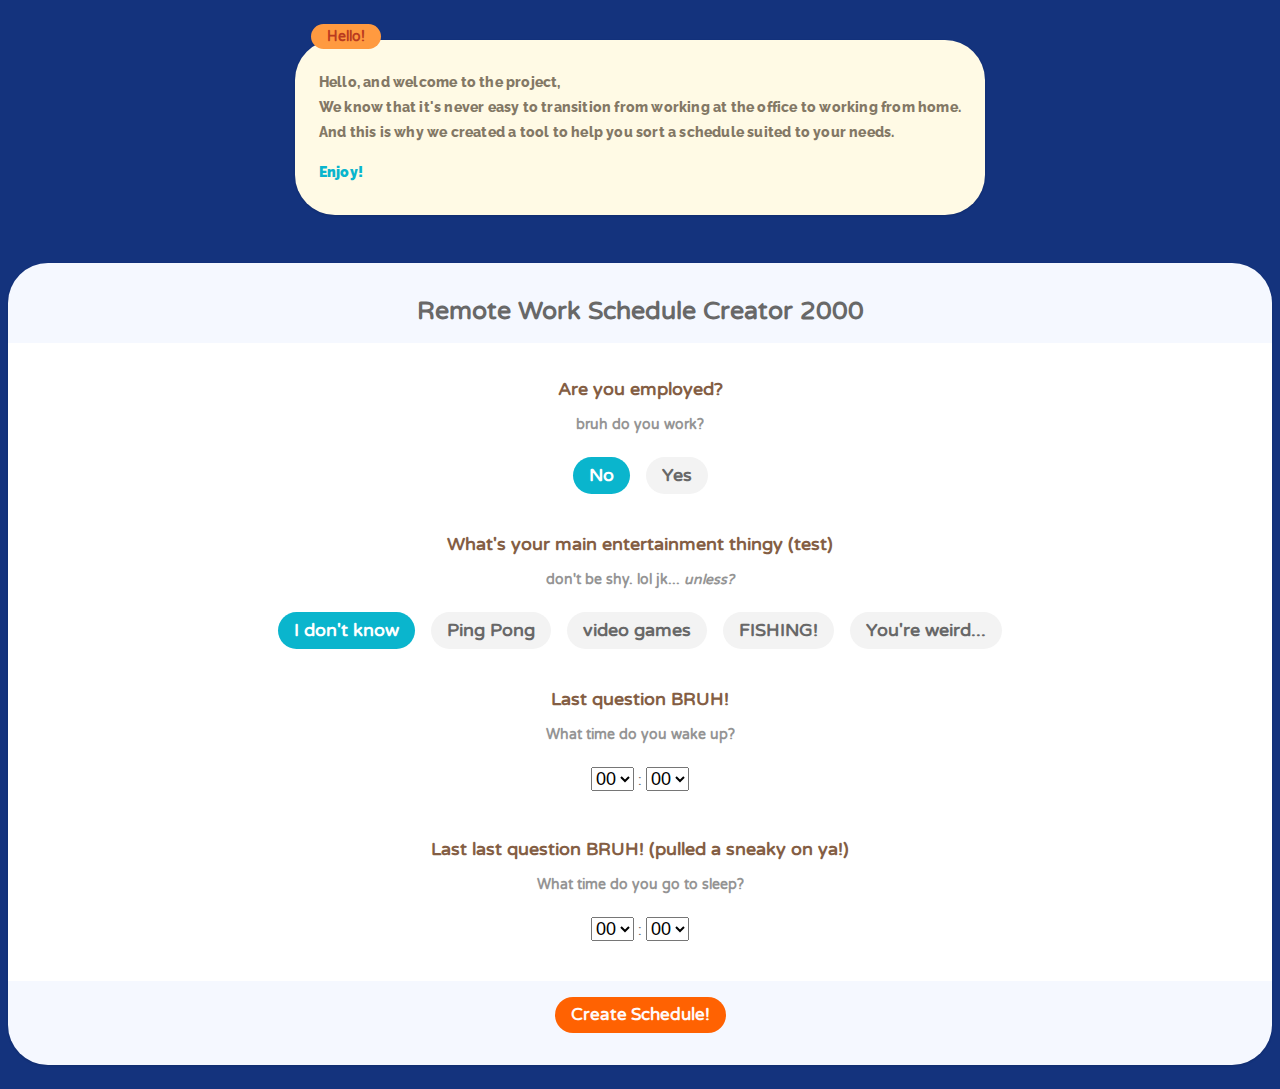
==== bases.html @ c1e8394b "Initial commit front" ====
<!doctype html>

<html lang="en">

<head>
  <meta charset="utf-8">
  <meta name="viewport" content="width=device-width, initial-scale=1">
  <title>Schedule Generator</title>
  <meta name="description" content="AI-Generated schedule - COVID-19 edition">
  <meta name="author" content="cjaimes - mwane - gsmets">
  <meta name="theme-color" content="#def2d9">
  <link rel="stylesheet" href="css/styles.css">
</head>


<body id="body">

    <div class="dialog-box">
        <h2 class="dialog-box__name">Hello!</h2>
        <p>Hello, and welcome to the project,<br>
            We know that it's never easy to transition from working at the office to working from home.<br>
            And this is why we created a tool to help you sort a schedule suited to your needs.
        </p>
        <p><b>Enjoy!</b></p>
    </div>
    <!-- CREATE YOUR SCHEDULE square starts here -->
    <div class="phone">
        <h1>Remote Work Schedule Creator 2000</h1>
        <div class="phone-center">

            <form id="form_1">

                <!-- QUESTION 1 -->

                <div class="form__row">
                    <h6 class="do_you_work">Are you employed?</h6>
                    <div class="input__group">
                        <label>bruh do you work?</label>
                        <div class="input__radio-buttons">
                            <input type="radio" id="work-radio-no" name="work" value="false" checked="">
                            <label for="work-radio-no" data-i18n="work.no">No</label>
                            <input type="radio" id="work-radio-yes" name="work" value="true">
                            <label for="work-radio-yes" data-i18n="work.yes">Yes</label>
                        </div>
                    </div>

                </div>
        
                <!-- QUESTION 2 -->

                <div class="form__row">
                    <h6>What's your main entertainment thingy (test)</h6>
                    <div class="input__group">
                        <label for="">don't be shy. lol jk... <i>unless?</i></label>
                        <div class="input__radio-buttons">
                            <input type="radio" id="hobbie-radio-unknown" name="hobbie" value="-1" checked="">
                            <label for="hobbie-radio-unknown">I don't know</label>
                            <input type="radio" id="hobbie-radio-Ping.Pong" name="hobbie" value="0">
                            <label for="hobbie-radio-Ping.Pong">Ping Pong</label>
                            <input type="radio" id="hobbie-radio-Games" name="hobbie" value="3">
                            <label for="hobbie-radio-Games">video games</label>
                            <input type="radio" id="hobbie-radio-lol" name="hobbie" value="1">
                            <label for="hobbie-radio-lol">FISHING!</label>
                            <input type="radio" id="hobbie-radio-weird" name="hobbie" value="2">
                            <label for="hobbie-radio-weird">You're weird...</label>
                        </div>
                    </div>
                </div>
        
                <!-- QUESTION 3 -->

                <div class="form__row">
                    <h6>Last question BRUH!</h6>
                    <div class="input__group">
                        <label for="wakeup">What time do you wake up?</label>
                        <div class="hourInput">
                            <select id="wakeup-h" class="selectHours" name="hours">
                                <!-- This HTML is filled by makeHourInputs() -->
                            </select>
                            :
                            <select id="wakeup-m" class="selectMinutes" name="minutes">
                                <!-- This HTML is filled by makeHourInputs() -->
                            </select>
                        </div>
                    </div>
                </div>

                <!-- QUESTION 4 -->

                <div class="form__row">
                    <h6>Last last question BRUH! (pulled a sneaky on ya!)</h6>
                    <div class="input__group">
                        <label for="wakeup">What time do you go to sleep?</label>
                        <div class="hourInput">
                            <select id="sleep-h" class="selectHours" name="hours">
                                <!-- This HTML is filled by makeHourInputs() -->
                            </select>
                            :
                            <select id="sleep-m" class="selectMinutes" name="minutes">
                                <!-- This HTML is filled by makeHourInputs() -->
                            </select>
                        </div>
                    </div>
                </div>
            </form>

            <!-- The form_2 below is displayed by nextStep() function when the button is clicked (and form_1 above is hidden) -->

            <div id="form_2" style="display: none">
               <img src="images/knuckles.jpeg" alt="u do not kno da wae">
               <p>front end works! wouhou.</p>
            </div>
        </div>
     <button type="button" id="create-button" class="button" name="action">Create Schedule!</button>

     <script type="text/javascript" src="js/front.js"></script>
</body>
</html>
---- css/styles.css ----
@import url('https://fonts.googleapis.com/css2?family=Raleway:wght@800&family=Varela+Round&display=swap');

/* - Global Styles - */

html {
  font-size: 14px;
  background: #14337d;
  background-size: 30px 30px;
  background-position: 0 0, 15px 15px;

  /* background: #FFFAE5; */
}

body {
  display: flex;
  flex-direction: column;
  align-items: center;
  justify-content: center;
  font-family: 'Varela Round', sans-serif;
}

h1 {
  text-align: center;
  font-size: 1.8rem;
}

h2 {
  text-align: center;
  font-size: 1.6rem;
}

.phone {
  width: 100%;
  max-width: 1400px;
  box-sizing: border-box;
  margin: 16px auto;
  border-radius: 40px;
  padding: 16px 0px;
  padding-bottom: 16px;
  background: #F5F8FF;
  color: #686868;
  overflow: hidden;
  box-shadow: 0 1px 3px rgba(0, 0, 0, 0.06), 0 1px 2px rgba(0, 0, 0, 0.08);
}

.phone-center {
  background: white;
  display: flex;
  flex-direction: column;
  align-items: center;
}

form {
    margin-top: 2em;
}

.dialog-box {
  background: #FFFAE5;
  box-sizing: border-box;
  padding: 16px 24px;
  margin: 32px auto;
  position: relative;
  border-radius: 40px;
  max-width: 800px;
  box-shadow: 0 1px 3px rgba(0, 0, 0, 0.06), 0 1px 2px rgba(0, 0, 0, 0.08);
}

.dialog-box-lng {
  text-align: center;
}

.dialog-box-lng p,
.dialog-box-lng select {
  display: inline;
}

.dialog-box-lng select {
  font-size: 1rem;
  padding: 4px;
  font-weight: bold;
  border-radius: 4px;
  border-color: #DEF2D9;
  color: #837865;
  cursor: pointer;
  
}

.dialog-box-lng select:hover {
  background-color: #EBFEFD;
  border-color: #5ECEDB;
  box-shadow: 0 2px 4px rgba(0, 0, 0, 0.16);
}

.dialog-box-lng select:focus {
  outline: none;
}

.dialog-box p {
  font-family: 'Raleway', sans-serif;
  font-weight: 800;
  font-size: 1rem;
  color: #837865;
  letter-spacing: 0.2px;
  line-height: 1.8rem;
}

.dialog-box b,
.dialog-box a {
  color: #0AB5CD;
  
}

.dialog-box i {
  font-style: normal;
  color: #aaa;
}

.dialog-box a:hover {
  color: #5ECEDB
}

.dialog-box .dialog-box__name {
  position: absolute;
  left: 16px;
  top: -28px;
  font-size: 1rem;
  color: #BA3B1F;
  padding: 4px 16px;
  background: #FF9A40;
  border-radius: 40px;
}

.input__form {
  background: white;
  display: flex;
  flex-direction: column;
  padding: 16px;
  align-items: center;
}

.form__row {
  display: flex;
  flex-wrap: wrap;
  margin-bottom: 16px;
  justify-content: center;
  align-items: center;
}

.form__row h6 {
  width: 100%;
  display: block;
  font-weight: 800;
  font-size: 1.25rem;
  margin: 8px auto;
  color: #845E44;
  text-align: center;
}

.form__flex-wrap {
  margin-top: 8px;
  display: flex;
  flex-wrap: wrap;
  width: 100%;
  max-width: 1080px;
  justify-content: center;
}

.input__group {
  display: flex;
  flex-direction: column;
  margin: 8px;
  align-items: center;
}

.input__group label {
  font-size: 1rem;
  font-weight: bold;
  margin-bottom: 8px;
  opacity: 0.7;
  text-align: center;
}

.form__flex-wrap .input__group label {
  margin-left: 0px;
  margin-bottom: 8px;
}

.input__form i {
  text-align: center;
  display: block;
  font-style: normal;
  color: #aaa;
  font-size: 0.9rem;
  margin: 8px auto;
}

.input__form>.form__row input {
  margin: 0px auto;
}

input {
  border: 0px solid white;
  border-radius: 40px;
  padding: 8px 16px;
  font-size: 1.25rem;
  font-family: inherit;
  color: inherit;
  font-weight: bold;
  
  margin: 8px 0px;
}

input[type=number]:placeholder-shown {
  background: #f3f3f3;
}

input[type=number]:not(:placeholder-shown) {
  background: transparent;
  color: #0AB5CD;
}

input[type=number]:placeholder-shown:hover {
  cursor: pointer;
  transform: scale(1.1);
  transition: 0.2s all;
  box-shadow: 0 1px 6px rgba(0, 0, 0, 0.05), 0 3px 6px rgba(0, 0, 0, 0.09);
}

input[type=number]:focus {
  outline: none;
  transform: scale(1.1);
  transition: 0.2s all;
  background: white;
  box-shadow: 0 1px 6px rgba(0, 0, 0, 0.05), 0 3px 6px rgba(0, 0, 0, 0.09);
}

input[type=number]:focus::placeholder {
  opacity: 0;
}

input[type=number] {
  width: 60px;
  text-align: center;
}

input[type=number]:disabled {
  background: inherit;
}

input[type=number]:disabled:hover {
  box-shadow: none;
  transform: none;
  cursor: default;
}

input::-webkit-outer-spin-button,
input::-webkit-inner-spin-button {
  -webkit-appearance: none;
  margin: 0;
}

input[type=number] {
  -moz-appearance: textfield;
}

.input__radio-buttons {
  display: flex;
  flex-wrap: wrap;
  justify-content: center;
  margin-top: 8px;
}

.input__radio-buttons input[type=radio] {
  display: none;
}

.input__radio-buttons input[type="radio"]+label {
  opacity: 1;
  border: none;
  border-radius: 40px;
  background: #F3F3F3;
  padding: 8px 16px;
  font-size: 1.25rem;
  font-family: inherit;
  font-weight: bold;
  
  margin: 8px;
}

.input__radio-buttons input[type="radio"]:not(:checked)+label:hover {
  cursor: pointer;
  background: #F5F8FF;
  transform: scale(1.1);
  transition: 0.2s all;
  box-shadow: 0 1px 6px rgba(0, 0, 0, 0.05), 0 3px 6px rgba(0, 0, 0, 0.09);
}

.input__radio-buttons input[type="radio"]:checked+label {
  background: #0AB5CD;
  color: #FFF;
}

.input__checkbox-buttons {
  display: flex;
  flex-wrap: wrap;
  justify-content: center;
  margin-top: 8px;
}

.input__checkbox-buttons input[type=checkbox] {
  display: none;
}

.input__checkbox-buttons input[type="checkbox"]+label {
  opacity: 1;
  border: none;
  border-radius: 40px;
  background: #F3F3F3;
  padding: 8px 16px;
  font-size: 1.25rem;
  font-family: inherit;
  font-weight: bold;
  
  margin: 8px;
}

.input__checkbox-buttons input[type="checkbox"]:not(:checked)+label:hover {
  cursor: pointer;
  background: #F5F8FF;
  transform: scale(1.1);
  transition: 0.2s all;
  box-shadow: 0 1px 6px rgba(0, 0, 0, 0.05), 0 3px 6px rgba(0, 0, 0, 0.09);
}

.input__checkbox-buttons input[type="checkbox"]:checked+label {
  background: #0AB5CD;
  color: #FFF;
}

.button {
  color: #fff9f9;
  font-family: inherit;
  font-weight: bold;
  padding: 8px 16px;
  border-width: 0px;
  border-radius: 40px;
  background: #ff6202;
  font-size: 1.2rem;
  
  position: relative;
  margin: 16px auto;
  display: block;
}

.selectHours,
.selectMinutes {
  margin: 16px auto;
}

.button:hover {
  transform: scale(1.1);
  cursor: pointer;
  opacity: 1;
  box-shadow: 0 1px 6px rgba(0, 0, 0, 0.05), 0 3px 6px rgba(0, 0, 0, 0.09);
  transition: 0.2s all;
}

button:focus {outline:0;}

select:focus {outline:0;}

.button.button--reset {
  color: #E45B5B;
}

select {
  font-size: large;
}
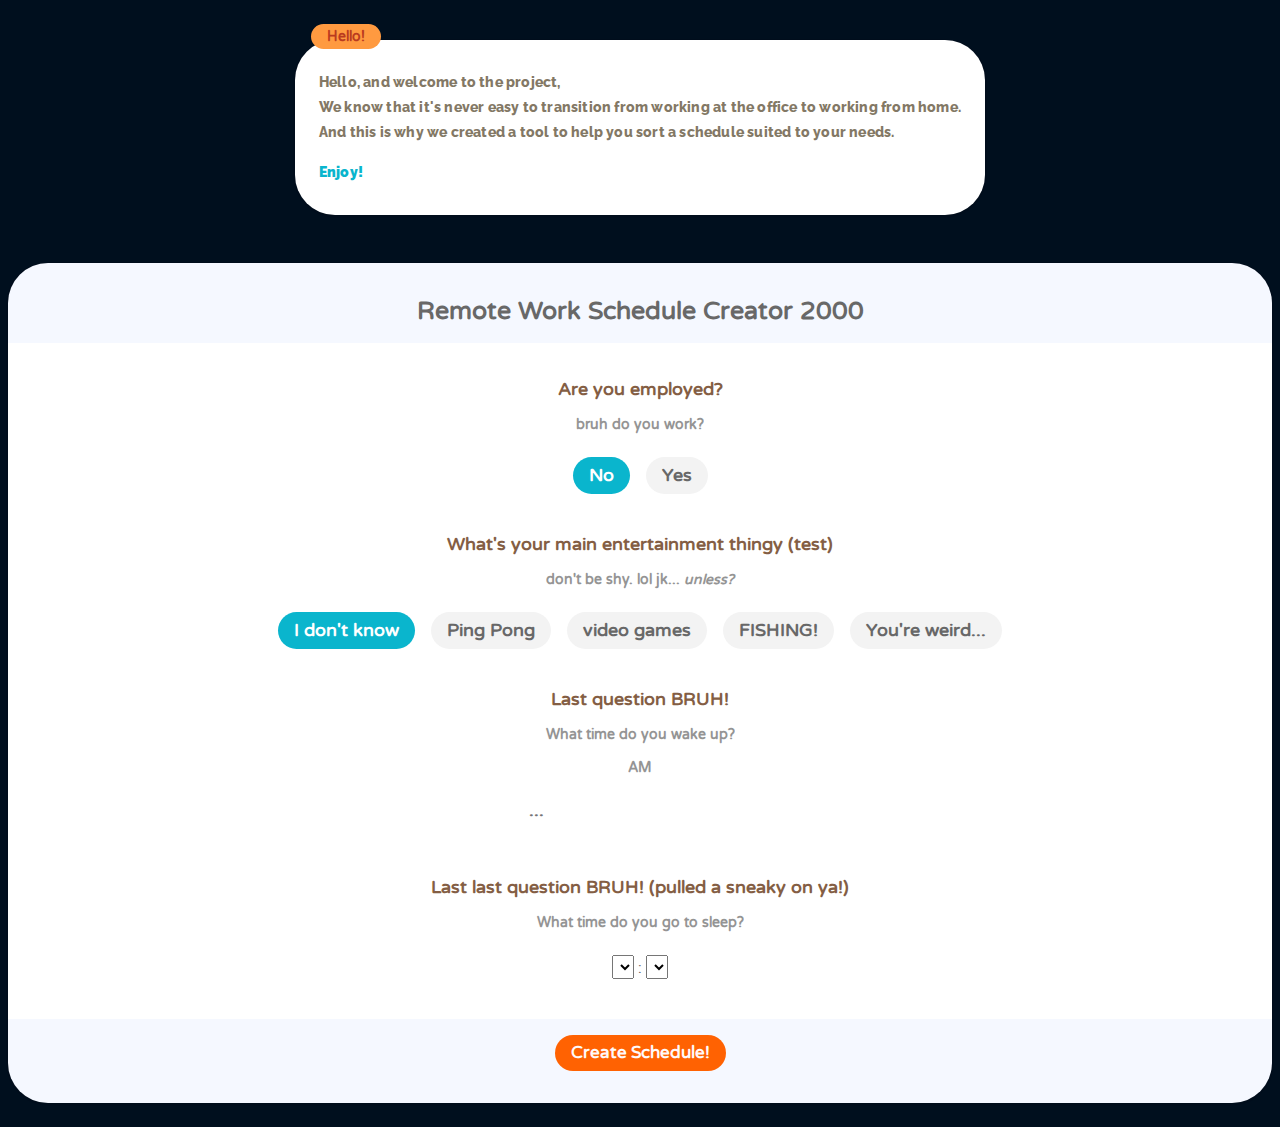
==== commit 61b7ca36: "Modulable exercise and zen activity" ====
--- a/bases.html
+++ b/bases.html
@@ -73,14 +73,9 @@
                     <h6>Last question BRUH!</h6>
                     <div class="input__group">
                         <label for="wakeup">What time do you wake up?</label>
-                        <div class="hourInput">
-                            <select id="wakeup-h" class="selectHours" name="hours">
-                                <!-- This HTML is filled by makeHourInputs() -->
-                            </select>
-                            :
-                            <select id="wakeup-m" class="selectMinutes" name="minutes">
-                                <!-- This HTML is filled by makeHourInputs() -->
-                            </select>
+                        <div class="input__group">
+                            <label data-i18n="times.morning" for="sell_4">AM</label>
+                            <input type="number" pattern="\d*" id="sell_4" placeholder="...">
                         </div>
                     </div>
                 </div>
--- a/css/styles.css
+++ b/css/styles.css
@@ -1,14 +1,11 @@
 @import url('https://fonts.googleapis.com/css2?family=Raleway:wght@800&family=Varela+Round&display=swap');
-
-/* - Global Styles - */
 
 html {
   font-size: 14px;
-  background: #14337d;
+  background: #000F1E;
   background-size: 30px 30px;
   background-position: 0 0, 15px 15px;
 
-  /* background: #FFFAE5; */
 }
 
 body {
@@ -55,7 +52,7 @@
 }
 
 .dialog-box {
-  background: #FFFAE5;
+  background: white;
   box-sizing: border-box;
   padding: 16px 24px;
   margin: 32px auto;
@@ -210,23 +207,23 @@
   margin: 8px 0px;
 }
 
-input[type=number]:placeholder-shown {
+input[type=text]:placeholder-shown {
   background: #f3f3f3;
 }
 
-input[type=number]:not(:placeholder-shown) {
+input[type=text]:not(:placeholder-shown) {
   background: transparent;
   color: #0AB5CD;
 }
 
-input[type=number]:placeholder-shown:hover {
+input[type=text]:placeholder-shown:hover {
   cursor: pointer;
   transform: scale(1.1);
   transition: 0.2s all;
   box-shadow: 0 1px 6px rgba(0, 0, 0, 0.05), 0 3px 6px rgba(0, 0, 0, 0.09);
 }
 
-input[type=number]:focus {
+input[type=text]:focus {
   outline: none;
   transform: scale(1.1);
   transition: 0.2s all;
@@ -234,20 +231,20 @@
   box-shadow: 0 1px 6px rgba(0, 0, 0, 0.05), 0 3px 6px rgba(0, 0, 0, 0.09);
 }
 
-input[type=number]:focus::placeholder {
+input[type=text]:focus::placeholder {
   opacity: 0;
 }
 
-input[type=number] {
-  width: 60px;
-  text-align: center;
-}
-
-input[type=number]:disabled {
+input[type=text] {
+  width: 200px;
+  text-align: center;
+}
+
+input[type=text]:disabled {
   background: inherit;
 }
 
-input[type=number]:disabled:hover {
+input[type=text]:disabled:hover {
   box-shadow: none;
   transform: none;
   cursor: default;
@@ -259,7 +256,7 @@
   margin: 0;
 }
 
-input[type=number] {
+input[type=text] {
   -moz-appearance: textfield;
 }
 
@@ -375,4 +372,251 @@
 
 select {
   font-size: large;
+}
+
+.day, #weekdays p {
+  width: calc(100% / 7);
+  min-width: 77px;
+}
+
+#weekdays p {
+  text-align: center;
+  font-family: 'Raleway', sans-serif;
+  font-weight: 800;
+  font-size: 1rem;
+  color: #837865;
+}
+
+.day:not(:last-child) {
+  border-right: 1px solid white;
+}
+
+.hour {
+  width: 100%;
+  height: calc(900px / 18);
+}
+
+.minutes {
+  box-sizing: border-box;
+  width: 100%;
+  min-width: 77px;
+  text-align: center;
+  height: 50%;
+}
+
+.minutes p {
+  margin: 0px;
+  height: 0px;
+  margin-block-end: 0;
+  margin-block-start: 0;
+  text-align: center;
+  padding: 4px 0px;
+  font-family: 'Varela Round', sans-serif;
+  font-weight: 800;
+  font-size: 1rem;
+  color: #4f5858;
+}
+
+#hourCol p {
+  margin: 0px;
+  margin-block-end: 0;
+  margin-block-start: 0;
+  text-align: right;
+  font-weight: 800;
+  font-size: 1rem;
+  height: calc(900px / 18);
+  transform: translateY(-17%);
+  font-family: 'Raleway', sans-serif;
+  color: #837865;
+}
+
+#finalResult {
+  align-items: center;
+  width: 90%;
+}
+
+#weekCalendar {
+  display: flex;
+  border-radius: 5px;
+  width: 100%;
+  min-width: 550px;
+  border: 1px solid rgb(77, 77, 77);
+}
+
+#calendarAndHours {
+  display: flex;
+  border-radius: 5px;
+  width: 100%;
+  min-width: 550px;
+}
+
+#weekdays {
+  display: flex;
+}
+
+.task5, .task6 {
+  background-color: orange;
+}
+
+.task0 {
+  background-color: rgb(126, 190, 187);
+}
+
+.task7 {
+  background-color: plum;
+}
+
+.task1 {
+  background-color: lightgray;
+}
+
+.task4 {
+  background-color: #b4b4ff;
+}
+
+.task2 {
+  background-color: lightblue;
+}
+
+.task3 {
+  background-color: lightpink;
+}
+
+.task9 {
+  background-color: lightgreen;
+}
+
+.task8 {
+  background-color: lightcoral;
+}
+
+.topExt:not(.task1) {
+  border-top-left-radius: 5px;
+  border-top-right-radius: 5px;
+  border-top: 1px solid white;
+}
+
+.botExt:not(.task1) {
+  border-bottom-left-radius: 5px;
+  border-bottom-right-radius: 5px;
+  border-bottom: 1px solid white;
+}
+
+#overlay {
+  position: fixed; /* Sit on top of the page content */
+  display: none; /* Hidden by default */
+  width: 100%; /* Full width (cover the whole page) */
+  height: 100%; /* Full height (cover the whole page) */
+  top: 0;
+  left: 0;
+  right: 0;
+  bottom: 0;
+  background-color: rgba(0,0,0,0.5); /* Black background with opacity */
+  z-index: 2; /* Specify a stack order in case you're using a different order for other elements */
+  cursor: pointer; /* Add a pointer on hover */
+}
+
+#over-hour {
+  font-size: 30px;
+}
+
+#over-text, #over-text p {
+  margin: 20px 0px;
+}
+
+#hourCol, p#emptyDay {
+  width: 5%;
+  text-align: right;
+}
+
+#hourCol {
+  height: 908px;
+}
+
+.overlay-buttons {
+  text-align: center;
+}
+
+.overlay-buttons .button {
+  margin: 5px;
+}
+
+#over-details {
+  font-size: 15px;
+}
+
+#over-details p {
+  margin: 10px 0px;
+  height: 0px;
+  text-align: center;
+  padding: 4px 0px;
+  font-family: 'Varela Round', sans-serif;
+  font-weight: 800;
+  font-size: 20px;
+  color: rgb(36, 36, 36);
+}
+
+#over-square{
+  vertical-align: top;
+  text-align: center;
+  border-radius: 10px;
+  position: absolute;
+  width: 50%;
+  height: 40%;
+  min-height: 336px;
+  top: 50%;
+  left: 50%;
+  font-size: 50px;
+  color: rgb(36, 36, 36);
+  transform: translate(-50%,-50%);
+  -ms-transform: translate(-50%,-50%);
+}
+
+
+.dialog-box p {
+
+  -webkit-animation: fadein 2s; /* Safari, Chrome and Opera > 12.1 */
+     -moz-animation: fadein 2s; /* Firefox < 16 */
+      -ms-animation: fadein 2s; /* Internet Explorer */
+       -o-animation: fadein 2s; /* Opera < 12.1 */
+          animation: fadein 2s;
+}
+
+@keyframes fadein {
+  from { opacity: 0; }
+  to   { opacity: 1; }
+}
+
+/* Firefox < 16 */
+@-moz-keyframes fadein {
+  from { opacity: 0; }
+  to   { opacity: 1; }
+}
+
+/* Safari, Chrome and Opera > 12.1 */
+@-webkit-keyframes fadein {
+  from { opacity: 0; }
+  to   { opacity: 1; }
+}
+
+/* Internet Explorer */
+@-ms-keyframes fadein {
+  from { opacity: 0; }
+  to   { opacity: 1; }
+}
+
+/* Opera < 12.1 */
+@-o-keyframes fadein {
+  from { opacity: 0; }
+  to   { opacity: 1; }
+}
+
+.hidden, .hidden:hover {
+  transition: opacity 1s ease-out;
+  opacity: 0;
+  overflow: hidden;
+}
+.visible {
+  transition: opacity 1s ease-out;
+  opacity: 1;
 }